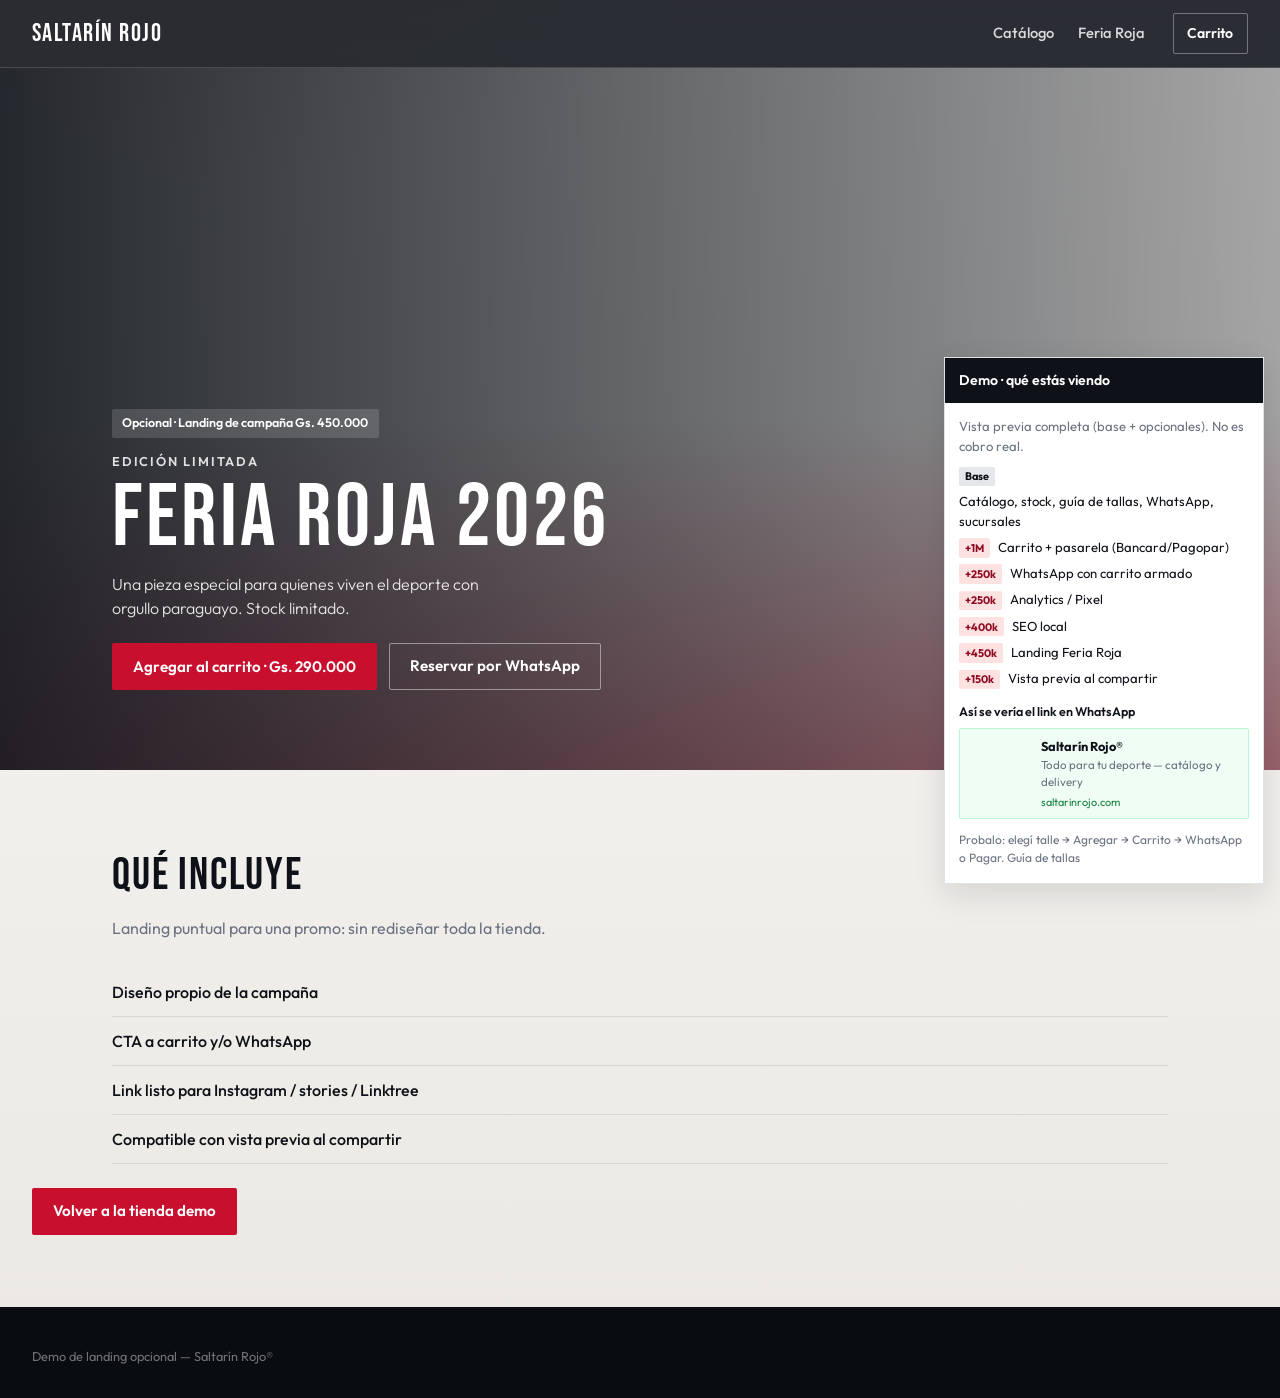
==== campana.html @ d2ae8143 "Demo Saltarin Rojo para revision de cliente" ====
<!DOCTYPE html>
<html lang="es">
<head>
  <meta charset="UTF-8" />
  <meta name="viewport" content="width=device-width, initial-scale=1" />
  <title>Feria Roja 2026 — Saltarín Rojo®</title>
  <meta name="description" content="Edición limitada Feria Roja. Reservá la tuya." />
  <meta property="og:title" content="Feria Roja 2026 — Saltarín Rojo®" />
  <meta property="og:description" content="Edición limitada. Reservá ahora." />
  <link rel="preconnect" href="https://fonts.googleapis.com" />
  <link rel="preconnect" href="https://fonts.gstatic.com" crossorigin />
  <link href="https://fonts.googleapis.com/css2?family=Bebas+Neue&family=Outfit:wght@300;400;500;600;700&display=swap" rel="stylesheet" />
  <link rel="stylesheet" href="styles.css" />
</head>
<body>
  <header class="site-header">
    <a class="logo" href="index.html">Saltarín Rojo</a>
    <nav class="nav">
      <a href="index.html#catalogo">Catálogo</a>
      <a href="campana.html">Feria Roja</a>
    </nav>
    <a class="cart-btn" href="carrito.html">Carrito <span class="cart-badge" data-cart-count hidden>0</span></a>
  </header>

  <section class="campaign-hero">
    <div class="campaign-media"></div>
    <div class="campaign-veil"></div>
    <div class="campaign-content">
      <p class="opt-badge on-dark">Opcional · Landing de campaña Gs. 450.000</p>
      <p class="campaign-kicker">Edición limitada</p>
      <h1>Feria Roja 2026</h1>
      <p class="campaign-lead">Una pieza especial para quienes viven el deporte con orgullo paraguayo. Stock limitado.</p>
      <div class="hero-actions">
        <button type="button" class="btn btn-primary" data-add-cart data-id="feria-roja" data-name="Edición Feria Roja 2026" data-price="290000" data-image="https://images.unsplash.com/photo-1461896836934-ffe607ba6851?auto=format&fit=crop&w=400&q=80">Agregar al carrito · Gs. 290.000</button>
        <a class="btn btn-ghost" href="https://wa.me/595981701333?text=Hola%2C%20quiero%20reservar%20Feria%20Roja%202026" target="_blank" rel="noopener">Reservar por WhatsApp</a>
      </div>
    </div>
  </section>

  <section class="campaign-details reveal">
    <div class="section-head">
      <h2>Qué incluye</h2>
      <p>Landing puntual para una promo: sin rediseñar toda la tienda.</p>
    </div>
    <ul class="campaign-points">
      <li>Diseño propio de la campaña</li>
      <li>CTA a carrito y/o WhatsApp</li>
      <li>Link listo para Instagram / stories / Linktree</li>
      <li>Compatible con vista previa al compartir</li>
    </ul>
    <a class="btn btn-primary" href="index.html">Volver a la tienda demo</a>
  </section>

  <footer class="site-footer">
    <p class="footer-note">Demo de landing opcional — Saltarín Rojo®</p>
  </footer>

  <script src="cart.js"></script>
  <script src="script.js"></script>
  <script src="demo-panel.js"></script>
</body>
</html>
---- styles.css ----
:root {
  --red: #c8102e;
  --red-deep: #8f0b21;
  --ink: #0e1218;
  --ink-soft: #1c2430;
  --paper: #f4f2ef;
  --muted: #6b7280;
  --line: rgba(255, 255, 255, 0.14);
  --font-display: "Bebas Neue", Impact, sans-serif;
  --font-body: "Outfit", sans-serif;
  --space: clamp(1rem, 3vw, 2rem);
  --max: 1120px;
  --header-h: 4.25rem;
  --ease: cubic-bezier(0.22, 1, 0.36, 1);
}

*,
*::before,
*::after {
  box-sizing: border-box;
}

html {
  scroll-behavior: smooth;
}

body {
  margin: 0;
  font-family: var(--font-body);
  color: var(--ink);
  background:
    radial-gradient(1200px 600px at 10% -10%, rgba(200, 16, 46, 0.08), transparent 55%),
    linear-gradient(180deg, #f7f5f2 0%, var(--paper) 40%, #ebe8e3 100%);
  line-height: 1.5;
}

img {
  max-width: 100%;
  display: block;
}

a {
  color: inherit;
  text-decoration: none;
}

/* Header */
.site-header {
  position: sticky;
  top: 0;
  z-index: 50;
  height: var(--header-h);
  display: flex;
  align-items: center;
  gap: 1.25rem;
  padding: 0 var(--space);
  background: rgba(14, 18, 24, 0.88);
  backdrop-filter: blur(12px);
  color: #fff;
  border-bottom: 1px solid var(--line);
}

.logo {
  font-family: var(--font-display);
  font-size: 1.55rem;
  letter-spacing: 0.06em;
  white-space: nowrap;
}

.nav {
  display: none;
  gap: 1.5rem;
  margin-left: auto;
  font-size: 0.92rem;
  font-weight: 500;
}

.nav a {
  opacity: 0.82;
  transition: opacity 0.2s ease;
}

.nav a:hover {
  opacity: 1;
}

.nav-cta {
  display: none;
  margin-left: 0.5rem;
  padding: 0.55rem 1rem;
  background: var(--red);
  color: #fff;
  font-weight: 600;
  font-size: 0.88rem;
  border-radius: 2px;
  transition: background 0.2s ease;
}

.nav-cta:hover {
  background: var(--red-deep);
}

.cart-btn {
  position: relative;
  margin-left: 0.35rem;
  padding: 0.55rem 0.85rem;
  border: 1px solid rgba(255, 255, 255, 0.35);
  border-radius: 2px;
  font-size: 0.88rem;
  font-weight: 600;
  color: #fff;
}

.cart-btn.is-active,
.cart-btn:hover {
  border-color: #fff;
}

.cart-badge {
  position: absolute;
  top: -0.4rem;
  right: -0.4rem;
  min-width: 1.15rem;
  height: 1.15rem;
  padding: 0 0.25rem;
  border-radius: 2px;
  background: var(--red);
  color: #fff;
  font-size: 0.7rem;
  font-weight: 700;
  display: grid;
  place-items: center;
}

.cart-badge[hidden] {
  display: none !important;
}

.menu-btn {
  margin-left: auto;
  width: 2.5rem;
  height: 2.5rem;
  border: 0;
  background: transparent;
  display: grid;
  place-content: center;
  gap: 6px;
  cursor: pointer;
}

.menu-btn span {
  display: block;
  width: 22px;
  height: 2px;
  background: #fff;
}

.mobile-nav {
  position: sticky;
  top: var(--header-h);
  z-index: 40;
  display: grid;
  gap: 0.25rem;
  padding: 0.75rem var(--space) 1rem;
  background: var(--ink);
  color: #fff;
}

.mobile-nav a {
  padding: 0.75rem 0;
  border-bottom: 1px solid var(--line);
  font-weight: 500;
}

.mobile-nav[hidden] {
  display: none !important;
}

@media (min-width: 860px) {
  .nav,
  .nav-cta {
    display: inline-flex;
    align-items: center;
  }

  .menu-btn {
    display: none;
  }

  .cart-btn {
    margin-left: 0.5rem;
  }
}

/* Hero */
.hero {
  position: relative;
  min-height: calc(100svh - var(--header-h));
  display: grid;
  align-items: end;
  overflow: hidden;
  color: #fff;
}

.hero-media {
  position: absolute;
  inset: 0;
  background:
    url("https://images.unsplash.com/photo-1574629810360-7efbbe195018?auto=format&fit=crop&w=1800&q=80")
      center / cover no-repeat;
  transform: scale(1.06);
  animation: hero-zoom 8s var(--ease) forwards;
}

.hero-veil {
  position: absolute;
  inset: 0;
  background:
    linear-gradient(90deg, rgba(14, 18, 24, 0.92) 0%, rgba(14, 18, 24, 0.55) 48%, rgba(14, 18, 24, 0.28) 100%),
    linear-gradient(0deg, rgba(14, 18, 24, 0.85) 0%, transparent 45%),
    linear-gradient(180deg, rgba(200, 16, 46, 0.22), transparent 40%);
}

.hero-content {
  position: relative;
  z-index: 1;
  width: min(100%, var(--max));
  margin: 0 auto;
  padding: clamp(3rem, 10vh, 6rem) var(--space) clamp(2.5rem, 8vh, 4.5rem);
  opacity: 0;
  transform: translateY(28px);
  animation: hero-rise 1s var(--ease) 0.15s forwards;
}

.hero-brand {
  margin: 0 0 0.65rem;
  font-family: var(--font-display);
  font-size: clamp(2.8rem, 9vw, 5.4rem);
  letter-spacing: 0.05em;
  line-height: 0.92;
  color: #fff;
}

.hero h1 {
  margin: 0 0 0.85rem;
  max-width: 14ch;
  font-family: var(--font-display);
  font-size: clamp(2rem, 5.5vw, 3.4rem);
  letter-spacing: 0.03em;
  line-height: 1.05;
  font-weight: 400;
}

.hero-lead {
  margin: 0 0 1.6rem;
  max-width: 36ch;
  font-size: 1.05rem;
  font-weight: 300;
  color: rgba(255, 255, 255, 0.86);
}

.hero-actions {
  display: flex;
  flex-wrap: wrap;
  gap: 0.75rem;
}

.btn {
  display: inline-flex;
  align-items: center;
  justify-content: center;
  min-height: 2.85rem;
  padding: 0.7rem 1.25rem;
  font-family: var(--font-body);
  font-size: 0.95rem;
  font-weight: 600;
  border-radius: 2px;
  border: 1px solid transparent;
  transition: background 0.2s ease, color 0.2s ease, border-color 0.2s ease, transform 0.2s ease;
}

.btn:hover {
  transform: translateY(-1px);
}

.btn-primary {
  background: var(--red);
  color: #fff;
}

.btn-primary:hover {
  background: var(--red-deep);
}

.btn-ghost {
  background: transparent;
  color: #fff;
  border-color: rgba(255, 255, 255, 0.45);
}

.btn-ghost:hover {
  border-color: #fff;
  background: rgba(255, 255, 255, 0.06);
}

@keyframes hero-rise {
  to {
    opacity: 1;
    transform: translateY(0);
  }
}

@keyframes hero-zoom {
  to {
    transform: scale(1);
  }
}

/* Sections */
.section-head {
  width: min(100%, var(--max));
  margin: 0 auto 1.75rem;
  padding: 0 var(--space);
}

.section-head h2 {
  margin: 0 0 0.4rem;
  font-family: var(--font-display);
  font-size: clamp(2rem, 4vw, 2.8rem);
  letter-spacing: 0.04em;
  font-weight: 400;
}

.section-head p {
  margin: 0;
  max-width: 42ch;
  color: var(--muted);
}

.section-head.light h2,
.section-head.light p {
  color: #fff;
}

.section-head.light p {
  color: rgba(255, 255, 255, 0.72);
}

.categories {
  padding: clamp(3.5rem, 8vw, 5.5rem) 0;
}

.category-grid {
  width: min(100%, var(--max));
  margin: 0 auto;
  padding: 0 var(--space);
  display: grid;
  gap: 0.85rem;
}

@media (min-width: 800px) {
  .category-grid {
    grid-template-columns: repeat(3, 1fr);
    gap: 1rem;
  }
}

.category {
  position: relative;
  min-height: 240px;
  display: flex;
  flex-direction: column;
  justify-content: flex-end;
  padding: 1.35rem;
  color: #fff;
  overflow: hidden;
  isolation: isolate;
}

.category::before {
  content: "";
  position: absolute;
  inset: 0;
  background: var(--img) center / cover no-repeat;
  transition: transform 0.6s var(--ease);
  z-index: -2;
}

.category::after {
  content: "";
  position: absolute;
  inset: 0;
  background: linear-gradient(0deg, rgba(14, 18, 24, 0.88) 0%, rgba(14, 18, 24, 0.2) 70%);
  z-index: -1;
}

.category:hover::before {
  transform: scale(1.05);
}

.category-name {
  font-family: var(--font-display);
  font-size: 2rem;
  letter-spacing: 0.04em;
}

.category-hint {
  font-size: 0.92rem;
  color: rgba(255, 255, 255, 0.75);
}

/* Catalog */
.catalog {
  padding: 0 0 clamp(3.5rem, 8vw, 5.5rem);
}

.product-grid {
  width: min(100%, var(--max));
  margin: 0 auto;
  padding: 0 var(--space);
  display: grid;
  gap: 1.75rem 1.15rem;
  grid-template-columns: repeat(2, 1fr);
}

@media (min-width: 900px) {
  .product-grid {
    grid-template-columns: repeat(3, 1fr);
    gap: 2rem 1.35rem;
  }
}

.product h3 {
  margin: 0.85rem 0 0.2rem;
  font-size: 1rem;
  font-weight: 600;
}

.price {
  margin: 0 0 0.55rem;
  color: var(--red);
  font-weight: 700;
  font-size: 0.98rem;
}

.product-media {
  display: block;
  overflow: hidden;
  background: #ddd;
  aspect-ratio: 4 / 5;
}

.product-media img {
  width: 100%;
  height: 100%;
  object-fit: cover;
  transition: transform 0.55s var(--ease);
}

.product:hover .product-media img {
  transform: scale(1.04);
}

.product-link {
  font-size: 0.88rem;
  font-weight: 600;
  color: var(--ink);
  border-bottom: 1px solid currentColor;
  padding-bottom: 1px;
}

.product-link:hover {
  color: var(--red);
}

/* Stores */
.stores {
  padding: clamp(3.5rem, 8vw, 5.5rem) 0;
  background:
    linear-gradient(135deg, var(--ink) 0%, var(--ink-soft) 55%, #2a1218 100%);
  color: #fff;
}

.store-list {
  width: min(100%, var(--max));
  margin: 0 auto 1.75rem;
  padding: 0 var(--space);
  display: grid;
  gap: 1.5rem;
}

@media (min-width: 800px) {
  .store-list {
    grid-template-columns: repeat(3, 1fr);
    gap: 2rem;
  }
}

.store h3 {
  margin: 0 0 0.35rem;
  font-family: var(--font-display);
  font-size: 1.65rem;
  letter-spacing: 0.04em;
  font-weight: 400;
}

.store p {
  margin: 0 0 0.55rem;
  color: rgba(255, 255, 255, 0.72);
  font-size: 0.95rem;
}

.store a {
  color: #fff;
  font-weight: 600;
  font-size: 0.95rem;
  border-bottom: 1px solid rgba(255, 255, 255, 0.35);
}

.stores-cta {
  margin-left: var(--space);
}

/* Footer */
.site-footer {
  padding: 2.5rem var(--space) 2rem;
  background: #090c10;
  color: rgba(255, 255, 255, 0.78);
}

.footer-brand strong {
  display: block;
  margin-bottom: 0.35rem;
  font-family: var(--font-display);
  font-size: 1.5rem;
  letter-spacing: 0.05em;
  color: #fff;
  font-weight: 400;
}

.footer-brand p {
  margin: 0 0 1.25rem;
  font-size: 0.92rem;
}

.footer-links {
  display: flex;
  flex-wrap: wrap;
  gap: 0.85rem 1.25rem;
  margin-bottom: 1.5rem;
  font-weight: 500;
}

.footer-links a:hover {
  color: #fff;
}

.footer-note {
  margin: 0;
  font-size: 0.8rem;
  color: rgba(255, 255, 255, 0.42);
}

.product-media {
  position: relative;
}

.stock-badge {
  position: absolute;
  top: 0.65rem;
  left: 0.65rem;
  z-index: 1;
  padding: 0.28rem 0.5rem;
  font-size: 0.72rem;
  font-weight: 700;
  letter-spacing: 0.02em;
  border-radius: 2px;
  color: #fff;
}

.stock-badge.in {
  background: #15803d;
}

.stock-badge.low {
  background: #c2410c;
}

.stock-badge.out {
  background: #6b7280;
}

.stock-badge.ask {
  background: #1d4ed8;
}

.size-label {
  display: grid;
  gap: 0.3rem;
  margin: 0 0 0.65rem;
  font-size: 0.82rem;
  font-weight: 600;
  color: var(--muted);
}

.size-label select {
  font: inherit;
  font-weight: 500;
  color: var(--ink);
  padding: 0.45rem 0.55rem;
  border: 1px solid rgba(14, 18, 24, 0.18);
  border-radius: 2px;
  background: #fff;
}

.size-label select.needs-size {
  border-color: var(--red);
  outline: 1px solid var(--red);
}

.product-actions {
  display: flex;
  flex-wrap: wrap;
  align-items: center;
  gap: 0.75rem;
}

.btn:disabled {
  opacity: 0.55;
  cursor: not-allowed;
  transform: none;
}

.btn-wa {
  background: #128c7e;
  color: #fff;
  border-color: #128c7e;
}

.btn-wa:hover {
  background: #0e6f64;
}

.btn-wa.is-disabled {
  opacity: 0.5;
  pointer-events: none;
}

/* Size guide */
.size-tabs {
  display: flex;
  flex-wrap: wrap;
  gap: 0.5rem 0.85rem;
  margin: 0 0 1.75rem;
  font-weight: 600;
  font-size: 0.92rem;
}

.size-tabs a {
  border-bottom: 1px solid currentColor;
  padding-bottom: 1px;
}

.size-block {
  margin-bottom: 2rem;
}

.size-block h2 {
  margin: 0 0 0.35rem;
  font-family: var(--font-display);
  font-size: 1.75rem;
  letter-spacing: 0.04em;
  font-weight: 400;
}

.size-hint {
  margin: 0 0 0.75rem;
  color: var(--muted);
  font-size: 0.9rem;
}

.table-wrap {
  overflow-x: auto;
  border: 1px solid rgba(14, 18, 24, 0.1);
  background: #fff;
}

.size-guide table {
  width: 100%;
  border-collapse: collapse;
  font-size: 0.9rem;
}

.size-guide th,
.size-guide td {
  padding: 0.65rem 0.75rem;
  text-align: left;
  border-bottom: 1px solid rgba(14, 18, 24, 0.08);
}

.size-guide th {
  background: var(--ink);
  color: #fff;
  font-weight: 600;
}

.size-guide tr:last-child td {
  border-bottom: 0;
}

.section-head a {
  color: var(--red);
  font-weight: 600;
  border-bottom: 1px solid currentColor;
}

.btn-sm {
  min-height: 2.25rem;
  padding: 0.45rem 0.9rem;
  font-size: 0.88rem;
}

.btn.just-added {
  background: var(--ink);
}

.btn-ghost-dark {
  background: transparent;
  color: var(--ink);
  border: 1px solid rgba(14, 18, 24, 0.25);
}

.btn-ghost-dark:hover {
  border-color: var(--ink);
}

.promo-strip {
  display: flex;
  flex-wrap: wrap;
  justify-content: space-between;
  gap: 0.5rem 1rem;
  padding: 0.85rem var(--space);
  background: var(--red);
  color: #fff;
  font-weight: 600;
  font-size: 0.95rem;
}

.promo-strip-cta {
  font-weight: 500;
  opacity: 0.9;
}

.store-meta {
  margin: 0.45rem 0 0;
  font-size: 0.85rem;
  color: rgba(255, 255, 255, 0.55);
}

/* Inner pages */
.page-inner {
  min-height: 100vh;
  background: var(--paper);
}

.inner-wrap {
  width: min(100%, 820px);
  margin: 0 auto;
  padding: 2rem var(--space) 4rem;
}

.page-title {
  margin: 0 0 1.25rem;
  font-family: var(--font-display);
  font-size: clamp(2.2rem, 5vw, 3rem);
  letter-spacing: 0.04em;
  font-weight: 400;
}

.opt-badge {
  display: inline-block;
  margin: 0 0 0.85rem;
  padding: 0.35rem 0.65rem;
  background: #fee2e2;
  color: var(--red-deep);
  font-size: 0.78rem;
  font-weight: 600;
  border-radius: 2px;
}

.opt-badge.on-dark {
  background: rgba(255, 255, 255, 0.14);
  color: #fff;
}

.cart-empty {
  padding: 2rem 0;
}

.cart-lines {
  display: grid;
  gap: 1rem;
  margin-bottom: 1.5rem;
}

.cart-line {
  display: grid;
  grid-template-columns: 72px 1fr auto;
  gap: 0.85rem;
  align-items: start;
  padding-bottom: 1rem;
  border-bottom: 1px solid rgba(14, 18, 24, 0.1);
}

.cart-line img {
  width: 72px;
  height: 90px;
  object-fit: cover;
}

.cart-line h2 {
  margin: 0 0 0.2rem;
  font-size: 1rem;
}

.cart-line p {
  margin: 0 0 0.5rem;
  color: var(--muted);
  font-size: 0.9rem;
}

.qty {
  display: flex;
  align-items: center;
  gap: 0.5rem;
}

.qty button {
  width: 1.75rem;
  height: 1.75rem;
  border: 1px solid rgba(14, 18, 24, 0.2);
  background: #fff;
  cursor: pointer;
  font-size: 1rem;
}

.qty .linkish {
  width: auto;
  height: auto;
  border: 0;
  background: none;
  color: var(--muted);
  font-size: 0.85rem;
  text-decoration: underline;
}

.cart-summary {
  display: grid;
  gap: 0.75rem;
  max-width: 320px;
}

.cart-total-row {
  display: flex;
  justify-content: space-between;
  align-items: baseline;
  font-size: 1.05rem;
  margin-bottom: 0.35rem;
}

/* Checkout */
.checkout-grid {
  display: grid;
  gap: 1.25rem;
}

@media (min-width: 860px) {
  .checkout-grid {
    grid-template-columns: 1fr 280px;
    align-items: start;
  }

  .checkout-aside {
    grid-column: 2;
    grid-row: 1 / span 3;
  }
}

.checkout-block {
  margin: 0;
  padding: 1.15rem;
  border: 1px solid rgba(14, 18, 24, 0.12);
  background: #fff;
}

.checkout-block legend {
  padding: 0 0.35rem;
  font-weight: 700;
}

.checkout-block label {
  display: grid;
  gap: 0.35rem;
  margin-bottom: 0.85rem;
  font-size: 0.9rem;
  font-weight: 500;
}

.checkout-block input,
.checkout-block select,
.checkout-block textarea {
  font: inherit;
  padding: 0.65rem 0.75rem;
  border: 1px solid rgba(14, 18, 24, 0.18);
  border-radius: 2px;
  background: #fff;
}

.pay-option {
  display: flex !important;
  align-items: flex-start;
  gap: 0.65rem;
  grid-template-columns: none !important;
  padding: 0.65rem 0;
  border-bottom: 1px solid rgba(14, 18, 24, 0.08);
  font-weight: 400 !important;
}

.secure-note {
  margin: 0.75rem 0 0;
  font-size: 0.82rem;
  color: var(--muted);
}

.checkout-aside {
  padding: 1.15rem;
  background: #fff;
  border: 1px solid rgba(14, 18, 24, 0.12);
  display: grid;
  gap: 0.65rem;
}

.checkout-aside h2 {
  margin: 0;
  font-size: 1.05rem;
}

.checkout-aside #checkout-lines p {
  display: flex;
  justify-content: space-between;
  gap: 0.75rem;
  margin: 0 0 0.35rem;
  font-size: 0.9rem;
  color: var(--muted);
}

.confirm-lead {
  max-width: 40ch;
  color: var(--muted);
}

.order-box {
  margin: 1.25rem 0 1.5rem;
  padding: 1.15rem;
  background: #fff;
  border: 1px solid rgba(14, 18, 24, 0.12);
}

.order-box p {
  margin: 0 0 0.45rem;
}

.confirm-actions {
  display: flex;
  flex-wrap: wrap;
  gap: 0.75rem;
}

/* Campaign */
.campaign-hero {
  position: relative;
  min-height: 78svh;
  display: grid;
  align-items: end;
  color: #fff;
  overflow: hidden;
}

.campaign-media {
  position: absolute;
  inset: 0;
  background: url("https://images.unsplash.com/photo-1461896836934-ffe607ba6851?auto=format&fit=crop&w=1800&q=80")
    center / cover no-repeat;
}

.campaign-veil {
  position: absolute;
  inset: 0;
  background:
    linear-gradient(90deg, rgba(14, 18, 24, 0.9), rgba(14, 18, 24, 0.35)),
    linear-gradient(0deg, rgba(200, 16, 46, 0.45), transparent 50%);
}

.campaign-content {
  position: relative;
  z-index: 1;
  width: min(100%, var(--max));
  margin: 0 auto;
  padding: clamp(3rem, 10vh, 5rem) var(--space);
}

.campaign-kicker {
  margin: 0 0 0.35rem;
  text-transform: uppercase;
  letter-spacing: 0.14em;
  font-size: 0.8rem;
  font-weight: 600;
  opacity: 0.85;
}

.campaign-content h1 {
  margin: 0 0 0.75rem;
  font-family: var(--font-display);
  font-size: clamp(3rem, 10vw, 5.5rem);
  letter-spacing: 0.04em;
  line-height: 0.95;
  font-weight: 400;
}

.campaign-lead {
  margin: 0 0 1.4rem;
  max-width: 34ch;
  font-weight: 300;
  color: rgba(255, 255, 255, 0.88);
}

.campaign-details {
  padding: clamp(3rem, 7vw, 4.5rem) 0;
}

.campaign-points {
  width: min(100%, var(--max));
  margin: 0 auto 1.5rem;
  padding: 0 var(--space);
  list-style: none;
}

.campaign-points li {
  padding: 0.75rem 0;
  border-bottom: 1px solid rgba(14, 18, 24, 0.1);
  font-weight: 500;
}

.campaign-details .btn {
  margin-left: var(--space);
}

/* Analytics pill */
.analytics-pill {
  position: fixed;
  left: 1rem;
  bottom: 1rem;
  z-index: 60;
  display: inline-flex;
  align-items: center;
  gap: 0.45rem;
  padding: 0.45rem 0.7rem;
  background: rgba(14, 18, 24, 0.88);
  color: #fff;
  font-size: 0.75rem;
  font-weight: 600;
  border-radius: 2px;
}

.analytics-pill .dot {
  width: 0.45rem;
  height: 0.45rem;
  border-radius: 50%;
  background: #34d399;
}

/* Demo guide panel */
.demo-panel {
  position: fixed;
  right: 1rem;
  bottom: 1rem;
  z-index: 70;
  width: min(320px, calc(100vw - 2rem));
  background: #fff;
  border: 1px solid rgba(14, 18, 24, 0.12);
  box-shadow: 0 10px 30px rgba(14, 18, 24, 0.12);
}

.demo-panel-toggle {
  width: 100%;
  padding: 0.75rem 0.9rem;
  border: 0;
  background: var(--ink);
  color: #fff;
  font: inherit;
  font-weight: 600;
  font-size: 0.88rem;
  text-align: left;
  cursor: pointer;
}

.demo-panel-body {
  padding: 0.85rem 0.9rem 1rem;
  font-size: 0.82rem;
}

.demo-panel-lead {
  margin: 0 0 0.65rem;
  color: var(--muted);
}

.demo-panel ul {
  margin: 0 0 0.85rem;
  padding: 0;
  list-style: none;
}

.demo-panel li {
  display: flex;
  flex-wrap: wrap;
  gap: 0.35rem 0.5rem;
  align-items: baseline;
  margin-bottom: 0.4rem;
}

.demo-panel .tag {
  display: inline-block;
  padding: 0.1rem 0.35rem;
  font-size: 0.68rem;
  font-weight: 700;
  border-radius: 2px;
}

.demo-panel .tag.base {
  background: #e5e7eb;
  color: var(--ink);
}

.demo-panel .tag.opt {
  background: #fee2e2;
  color: var(--red-deep);
}

.demo-share-label {
  margin: 0 0 0.4rem;
  font-weight: 600;
  font-size: 0.78rem;
}

.share-card {
  display: grid;
  grid-template-columns: 64px 1fr;
  gap: 0.55rem;
  padding: 0.5rem;
  background: #f0fdf4;
  border: 1px solid #bbf7d0;
  border-radius: 2px;
}

.share-card-img {
  width: 64px;
  height: 64px;
  background: url("https://images.unsplash.com/photo-1574629810360-7efbbe195018?auto=format&fit=crop&w=200&q=80")
    center / cover;
}

.share-card strong {
  display: block;
  font-size: 0.8rem;
}

.share-card span {
  display: block;
  font-size: 0.72rem;
  color: var(--muted);
}

.share-card em {
  display: block;
  margin-top: 0.2rem;
  font-style: normal;
  font-size: 0.68rem;
  color: #15803d;
}

.demo-panel-foot {
  margin: 0.75rem 0 0;
  font-size: 0.75rem;
  color: var(--muted);
}

.demo-panel.is-collapsed {
  width: auto;
}

@media (max-width: 720px) {
  .analytics-pill {
    display: none;
  }

  .demo-panel {
    right: 0.5rem;
    bottom: 0.5rem;
  }
}

/* Reveal on scroll */
.reveal {
  opacity: 0;
  transform: translateY(24px);
  transition: opacity 0.7s var(--ease), transform 0.7s var(--ease);
}

.reveal.is-visible {
  opacity: 1;
  transform: translateY(0);
}

@media (prefers-reduced-motion: reduce) {
  html {
    scroll-behavior: auto;
  }

  .hero-media,
  .hero-content,
  .reveal,
  .product-media img,
  .category::before {
    animation: none !important;
    transition: none !important;
    opacity: 1 !important;
    transform: none !important;
  }
}
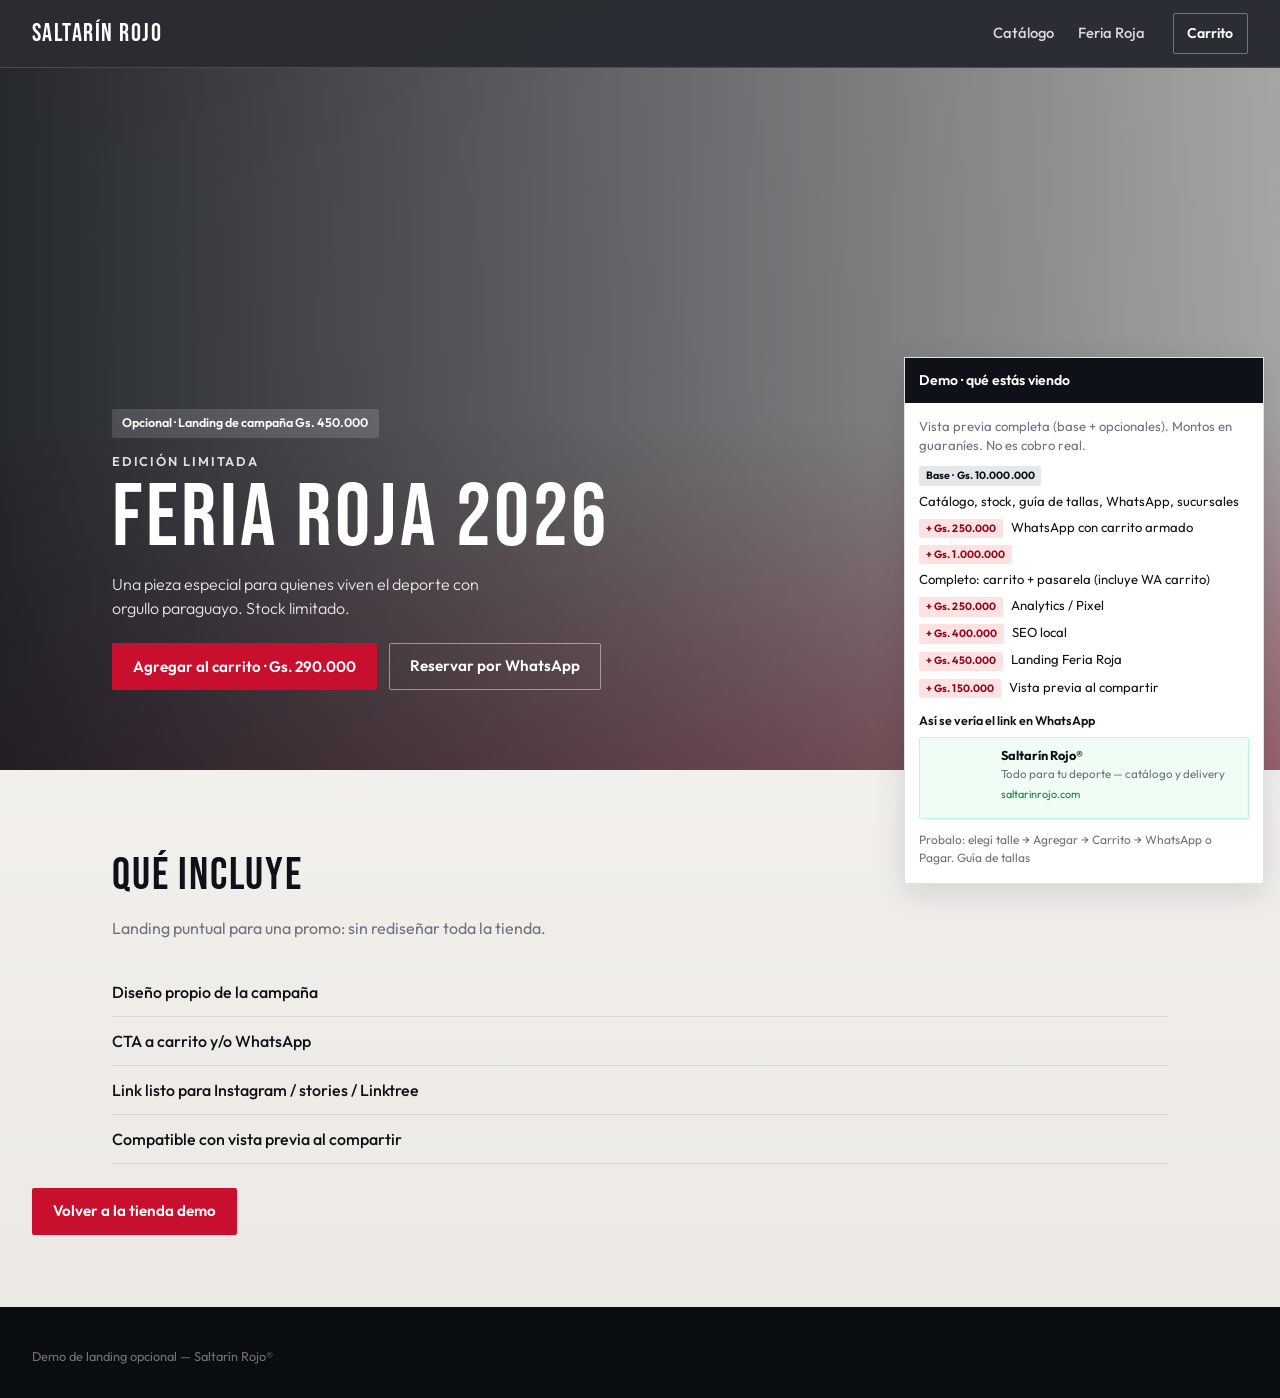
==== commit 7e3704f7: "Cache-bust panel demo para forzar Gs. actualizados" ====
--- a/campana.html
+++ b/campana.html
@@ -1,4 +1,4 @@
-<!DOCTYPE html>
+﻿<!DOCTYPE html>
 <html lang="es">
 <head>
   <meta charset="UTF-8" />
@@ -57,6 +57,6 @@
 
   <script src="cart.js"></script>
   <script src="script.js"></script>
-  <script src="demo-panel.js"></script>
+  <script src="demo-panel.js?v=2"></script>
 </body>
 </html>
--- a/styles.css
+++ b/styles.css
@@ -1085,7 +1085,7 @@
   right: 1rem;
   bottom: 1rem;
   z-index: 70;
-  width: min(320px, calc(100vw - 2rem));
+  width: min(360px, calc(100vw - 2rem));
   background: #fff;
   border: 1px solid rgba(14, 18, 24, 0.12);
   box-shadow: 0 10px 30px rgba(14, 18, 24, 0.12);
@@ -1130,8 +1130,10 @@
 
 .demo-panel .tag {
   display: inline-block;
-  padding: 0.1rem 0.35rem;
-  font-size: 0.68rem;
+  padding: 0.12rem 0.4rem;
+  font-size: 0.66rem;
+  white-space: nowrap;
+  letter-spacing: 0.01em;
   font-weight: 700;
   border-radius: 2px;
 }
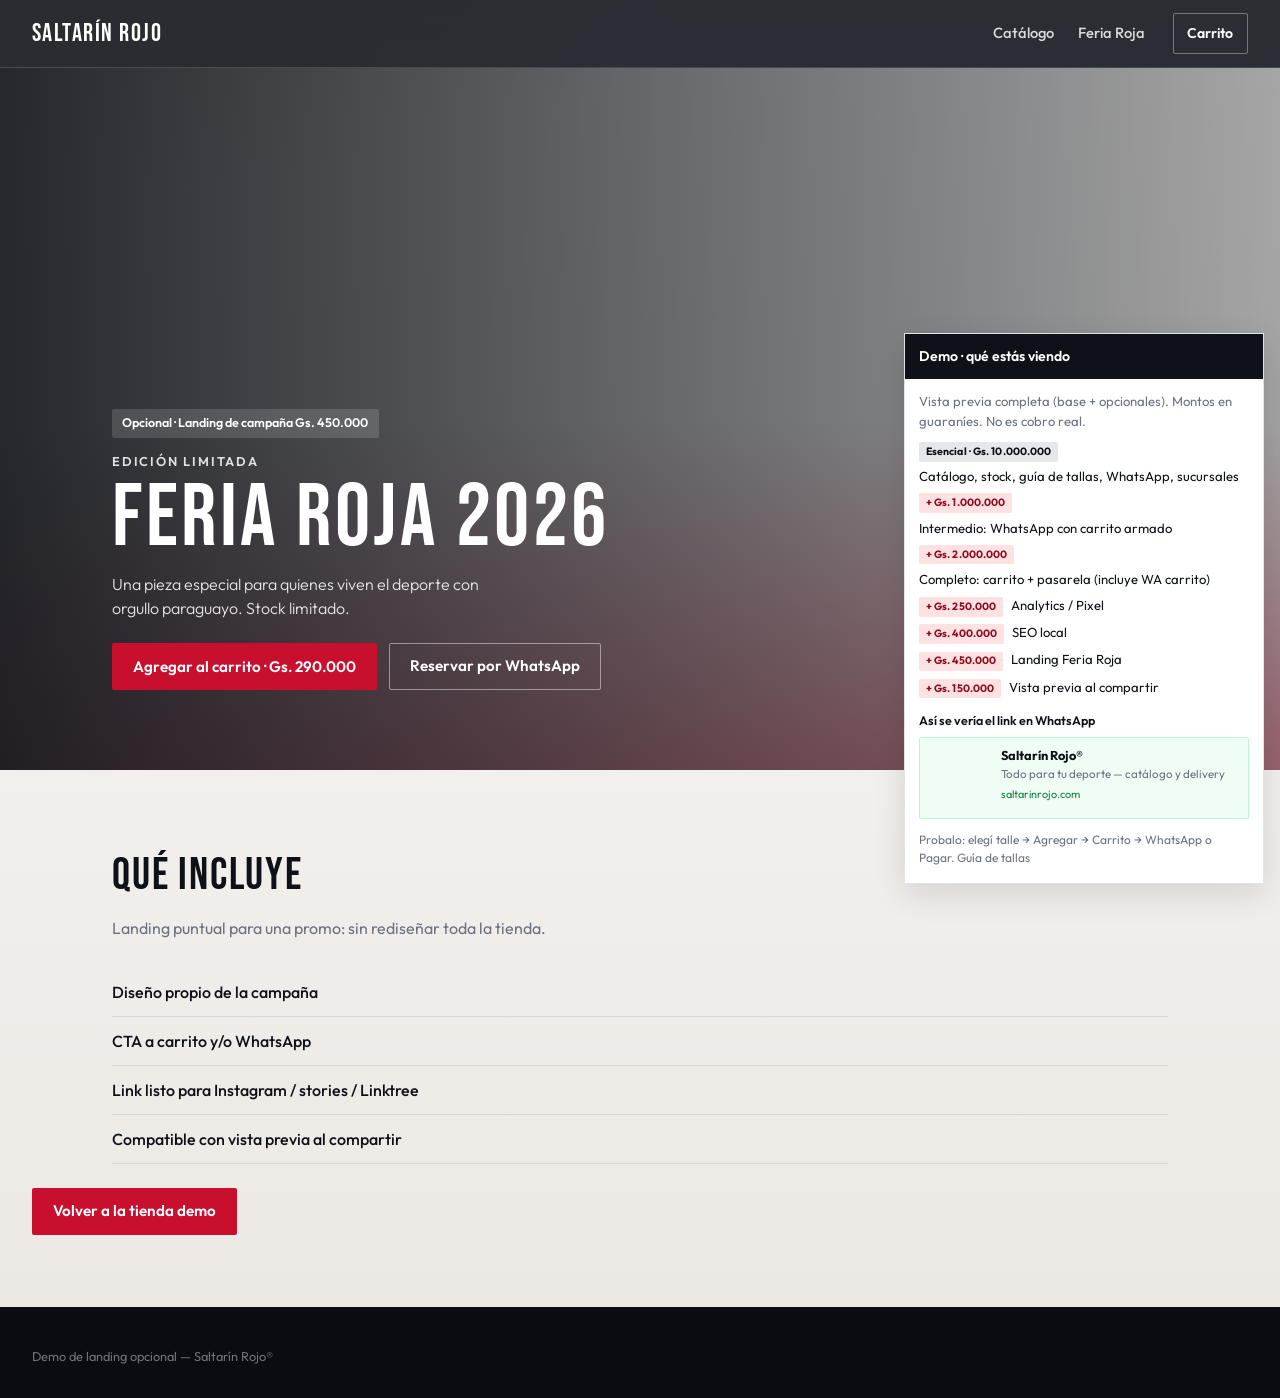
==== commit 0a3bbced: "Precios demo: Esencial 10M, Intermedio 11M, Completo 12M" ====
--- a/campana.html
+++ b/campana.html
@@ -57,6 +57,6 @@
 
   <script src="cart.js"></script>
   <script src="script.js"></script>
-  <script src="demo-panel.js?v=2"></script>
+  <script src="demo-panel.js?v=3"></script>
 </body>
 </html>
